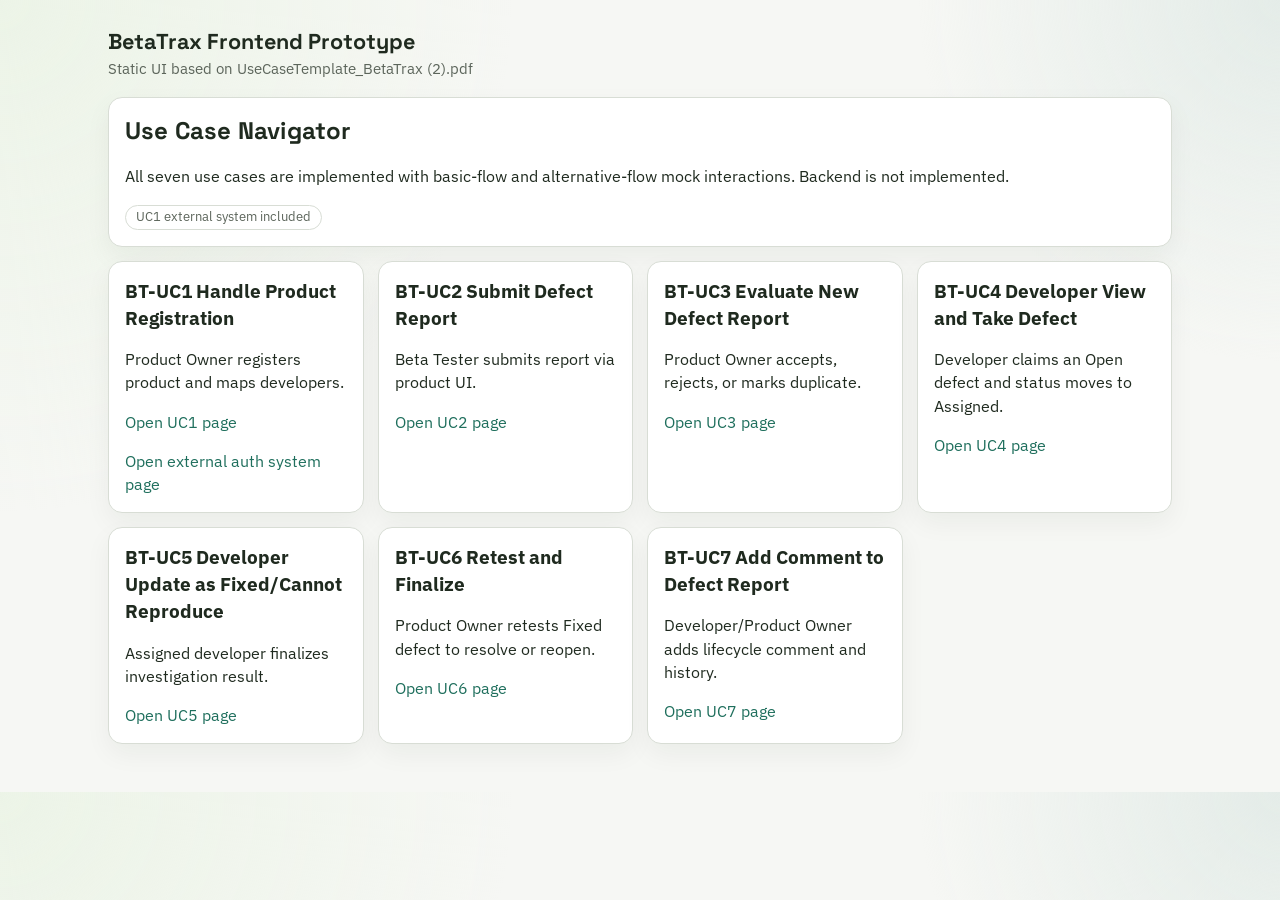
==== index.html @ 8c390594 "Initial project commit" ====
<!DOCTYPE html>
<html lang="en">
  <head>
    <meta charset="UTF-8" />
    <meta name="viewport" content="width=device-width, initial-scale=1.0" />
    <title>BetaTrax Use Case UI</title>
    <link rel="preconnect" href="https://fonts.googleapis.com" />
    <link rel="preconnect" href="https://fonts.gstatic.com" crossorigin />
    <link
      href="https://fonts.googleapis.com/css2?family=IBM+Plex+Sans:wght@400;600&family=Space+Grotesk:wght@500;700&display=swap"
      rel="stylesheet"
    />
    <link rel="stylesheet" href="assets/styles.css" />
  </head>
  <body>
    <main class="layout">
      <header class="topbar">
        <div>
          <div class="brand">BetaTrax Frontend Prototype</div>
          <div class="sub">Static UI based on UseCaseTemplate_BetaTrax (2).pdf</div>
        </div>
      </header>

      <section class="card hero">
        <h1>Use Case Navigator</h1>
        <p>
          All seven use cases are implemented with basic-flow and alternative-flow mock interactions.
          Backend is not implemented.
        </p>
        <span class="pill">UC1 external system included</span>
      </section>

      <section class="grid">
        <article class="card">
          <h3>BT-UC1 Handle Product Registration</h3>
          <p>Product Owner registers product and maps developers.</p>
          <a href="usecases/uc1-register-product.html">Open UC1 page</a>
          <div class="footer-link"><a href="external-auth.html">Open external auth system page</a></div>
        </article>
        <article class="card">
          <h3>BT-UC2 Submit Defect Report</h3>
          <p>Beta Tester submits report via product UI.</p>
          <a href="usecases/uc2-submit-defect.html">Open UC2 page</a>
        </article>
        <article class="card">
          <h3>BT-UC3 Evaluate New Defect Report</h3>
          <p>Product Owner accepts, rejects, or marks duplicate.</p>
          <a href="usecases/uc3-evaluate-defect.html">Open UC3 page</a>
        </article>
        <article class="card">
          <h3>BT-UC4 Developer View and Take Defect</h3>
          <p>Developer claims an Open defect and status moves to Assigned.</p>
          <a href="usecases/uc4-take-defect.html">Open UC4 page</a>
        </article>
        <article class="card">
          <h3>BT-UC5 Developer Update as Fixed/Cannot Reproduce</h3>
          <p>Assigned developer finalizes investigation result.</p>
          <a href="usecases/uc5-update-defect.html">Open UC5 page</a>
        </article>
        <article class="card">
          <h3>BT-UC6 Retest and Finalize</h3>
          <p>Product Owner retests Fixed defect to resolve or reopen.</p>
          <a href="usecases/uc6-retest-defect.html">Open UC6 page</a>
        </article>
        <article class="card">
          <h3>BT-UC7 Add Comment to Defect Report</h3>
          <p>Developer/Product Owner adds lifecycle comment and history.</p>
          <a href="usecases/uc7-add-comment.html">Open UC7 page</a>
        </article>
      </section>
    </main>
  </body>
</html>
---- assets/styles.css ----
:root {
  --bg: #f6f7f4;
  --panel: #ffffff;
  --ink: #1f2a1f;
  --muted: #5c655b;
  --line: #d8ddd5;
  --accent: #1f6f5d;
  --accent-2: #c7e4dc;
  --danger: #8a2f2f;
  --radius: 14px;
}

* {
  box-sizing: border-box;
}

body {
  margin: 0;
  color: var(--ink);
  background:
    radial-gradient(circle at 0 0, #ecf4e7 0, transparent 34%),
    radial-gradient(circle at 100% 0, #e4ece8 0, transparent 24%),
    var(--bg);
  font-family: "IBM Plex Sans", "Segoe UI", Tahoma, sans-serif;
  line-height: 1.45;
}

a {
  color: var(--accent);
  text-decoration: none;
}

a:hover {
  text-decoration: underline;
}

.layout {
  max-width: 1100px;
  margin: 0 auto;
  padding: 26px 18px 48px;
}

.topbar {
  display: flex;
  justify-content: space-between;
  align-items: center;
  gap: 10px;
  margin-bottom: 18px;
}

.brand {
  font-family: "Space Grotesk", "Segoe UI", sans-serif;
  font-size: 1.35rem;
  font-weight: 700;
}

.sub {
  color: var(--muted);
  font-size: 0.95rem;
}

.grid {
  display: grid;
  grid-template-columns: repeat(auto-fit, minmax(250px, 1fr));
  gap: 14px;
}

.card {
  background: var(--panel);
  border: 1px solid var(--line);
  border-radius: var(--radius);
  padding: 16px;
  box-shadow: 0 10px 26px rgba(25, 41, 26, 0.05);
  animation: rise-in 0.45s ease both;
}

.card h2,
.card h3 {
  margin: 0 0 10px;
}

.pill {
  display: inline-block;
  border: 1px solid var(--line);
  border-radius: 999px;
  padding: 2px 10px;
  font-size: 0.8rem;
  color: var(--muted);
}

.hero {
  margin-bottom: 14px;
}

.hero h1 {
  margin: 0 0 6px;
  font-family: "Space Grotesk", "Segoe UI", sans-serif;
  letter-spacing: 0.2px;
}

.meta {
  display: grid;
  grid-template-columns: repeat(auto-fit, minmax(220px, 1fr));
  gap: 10px;
  margin: 14px 0;
}

.flow {
  margin: 0;
  padding-left: 20px;
}

.flow li {
  margin-bottom: 8px;
}

.actions {
  display: flex;
  flex-wrap: wrap;
  gap: 8px;
  margin-top: 12px;
}

button {
  border: 1px solid var(--line);
  background: #fff;
  color: var(--ink);
  border-radius: 10px;
  padding: 8px 12px;
  cursor: pointer;
  font: inherit;
}

button.primary {
  border-color: var(--accent);
  background: var(--accent);
  color: #fff;
}

button.warn {
  border-color: #c9a3a3;
  color: var(--danger);
}

button:hover {
  transform: translateY(-1px);
}

.status-box {
  margin-top: 12px;
  border: 1px dashed var(--line);
  background: #fbfcfa;
  border-radius: 10px;
  padding: 10px;
  min-height: 60px;
}

.field {
  display: grid;
  gap: 5px;
  margin-bottom: 10px;
}

input,
select,
textarea {
  width: 100%;
  border: 1px solid var(--line);
  border-radius: 9px;
  padding: 8px 10px;
  font: inherit;
  background: #fff;
}

textarea {
  min-height: 80px;
}

.footer-link {
  margin-top: 16px;
}

@keyframes rise-in {
  from {
    transform: translateY(8px);
    opacity: 0;
  }
  to {
    transform: translateY(0);
    opacity: 1;
  }
}

@media (max-width: 700px) {
  .layout {
    padding: 16px 12px 30px;
  }
  .topbar {
    flex-direction: column;
    align-items: flex-start;
  }
}
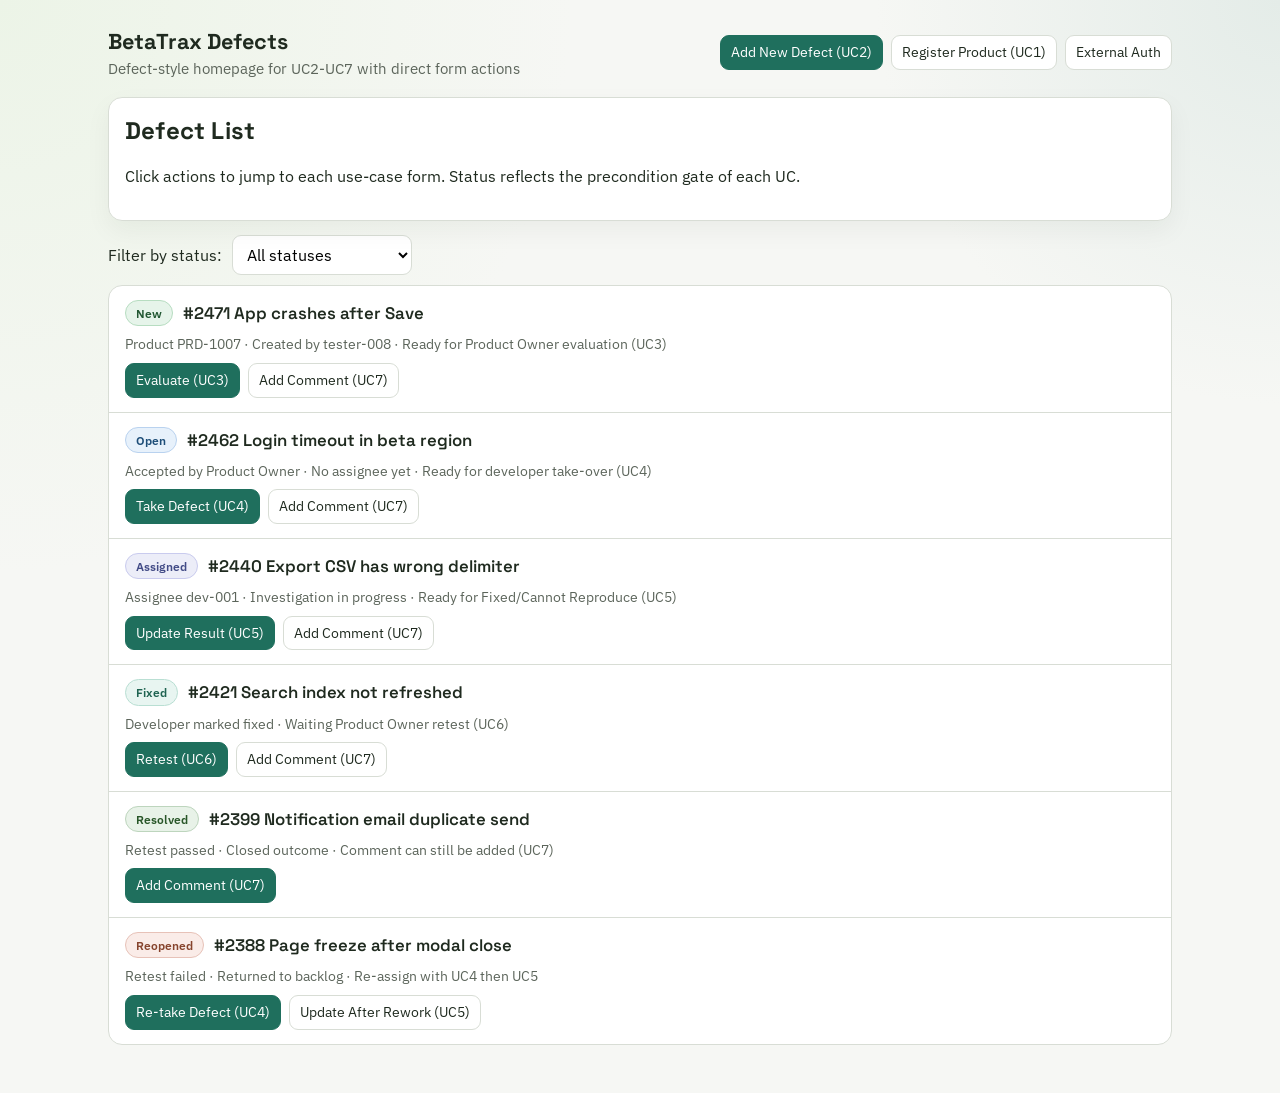
==== commit 30b4d9ae: "Build issue-style defect homepage and add status/precondition panels for all use cases" ====
--- a/index.html
+++ b/index.html
@@ -3,7 +3,7 @@
   <head>
     <meta charset="UTF-8" />
     <meta name="viewport" content="width=device-width, initial-scale=1.0" />
-    <title>BetaTrax Use Case UI</title>
+    <title>BetaTrax Defect Board</title>
     <link rel="preconnect" href="https://fonts.googleapis.com" />
     <link rel="preconnect" href="https://fonts.gstatic.com" crossorigin />
     <link
@@ -11,61 +11,110 @@
       rel="stylesheet"
     />
     <link rel="stylesheet" href="assets/styles.css" />
+    <script defer src="assets/app.js"></script>
   </head>
   <body>
     <main class="layout">
       <header class="topbar">
         <div>
-          <div class="brand">BetaTrax Frontend Prototype</div>
-          <div class="sub">Static UI based on UseCaseTemplate_BetaTrax (2).pdf</div>
+          <div class="brand">BetaTrax Defects</div>
+          <div class="sub">Defect-style homepage for UC2-UC7 with direct form actions</div>
+        </div>
+        <div class="Defect-actions">
+          <a class="action-link primary" href="usecases/uc2-submit-defect.html">Add New Defect (UC2)</a>
+          <a class="action-link" href="usecases/uc1-register-product.html">Register Product (UC1)</a>
+          <a class="action-link" href="external-auth.html">External Auth</a>
         </div>
       </header>
 
       <section class="card hero">
-        <h1>Use Case Navigator</h1>
-        <p>
-          All seven use cases are implemented with basic-flow and alternative-flow mock interactions.
-          Backend is not implemented.
-        </p>
-        <span class="pill">UC1 external system included</span>
+        <h1>Defect List</h1>
+        <p>Click actions to jump to each use-case form. Status reflects the precondition gate of each UC.</p>
       </section>
 
-      <section class="grid">
-        <article class="card">
-          <h3>BT-UC1 Handle Product Registration</h3>
-          <p>Product Owner registers product and maps developers.</p>
-          <a href="usecases/uc1-register-product.html">Open UC1 page</a>
-          <div class="footer-link"><a href="external-auth.html">Open external auth system page</a></div>
+      <section class="toolbar">
+        <label for="Defect-filter">Filter by status:</label>
+        <select id="Defect-filter">
+          <option value="all">All statuses</option>
+          <option value="new">New</option>
+          <option value="open">Open</option>
+          <option value="assigned">Assigned</option>
+          <option value="fixed">Fixed</option>
+          <option value="resolved">Resolved</option>
+          <option value="reopened">Reopened</option>
+        </select>
+      </section>
+
+      <section class="Defect-list">
+        <article class="Defect-item" data-status="new">
+          <div class="Defect-head">
+            <span class="status-badge status-new">New</span>
+            <a class="Defect-title" href="usecases/uc3-evaluate-defect.html">#2471 App crashes after Save</a>
+          </div>
+          <div class="Defect-meta">Product PRD-1007 · Created by tester-008 · Ready for Product Owner evaluation (UC3)</div>
+          <div class="Defect-actions">
+            <a class="action-link primary" href="usecases/uc3-evaluate-defect.html">Evaluate (UC3)</a>
+            <a class="action-link" href="usecases/uc7-add-comment.html">Add Comment (UC7)</a>
+          </div>
         </article>
-        <article class="card">
-          <h3>BT-UC2 Submit Defect Report</h3>
-          <p>Beta Tester submits report via product UI.</p>
-          <a href="usecases/uc2-submit-defect.html">Open UC2 page</a>
+
+        <article class="Defect-item" data-status="open">
+          <div class="Defect-head">
+            <span class="status-badge status-open">Open</span>
+            <a class="Defect-title" href="usecases/uc4-take-defect.html">#2462 Login timeout in beta region</a>
+          </div>
+          <div class="Defect-meta">Accepted by Product Owner · No assignee yet · Ready for developer take-over (UC4)</div>
+          <div class="Defect-actions">
+            <a class="action-link primary" href="usecases/uc4-take-defect.html">Take Defect (UC4)</a>
+            <a class="action-link" href="usecases/uc7-add-comment.html">Add Comment (UC7)</a>
+          </div>
         </article>
-        <article class="card">
-          <h3>BT-UC3 Evaluate New Defect Report</h3>
-          <p>Product Owner accepts, rejects, or marks duplicate.</p>
-          <a href="usecases/uc3-evaluate-defect.html">Open UC3 page</a>
+
+        <article class="Defect-item" data-status="assigned">
+          <div class="Defect-head">
+            <span class="status-badge status-assigned">Assigned</span>
+            <a class="Defect-title" href="usecases/uc5-update-defect.html">#2440 Export CSV has wrong delimiter</a>
+          </div>
+          <div class="Defect-meta">Assignee dev-001 · Investigation in progress · Ready for Fixed/Cannot Reproduce (UC5)</div>
+          <div class="Defect-actions">
+            <a class="action-link primary" href="usecases/uc5-update-defect.html">Update Result (UC5)</a>
+            <a class="action-link" href="usecases/uc7-add-comment.html">Add Comment (UC7)</a>
+          </div>
         </article>
-        <article class="card">
-          <h3>BT-UC4 Developer View and Take Defect</h3>
-          <p>Developer claims an Open defect and status moves to Assigned.</p>
-          <a href="usecases/uc4-take-defect.html">Open UC4 page</a>
+
+        <article class="Defect-item" data-status="fixed">
+          <div class="Defect-head">
+            <span class="status-badge status-fixed">Fixed</span>
+            <a class="Defect-title" href="usecases/uc6-retest-defect.html">#2421 Search index not refreshed</a>
+          </div>
+          <div class="Defect-meta">Developer marked fixed · Waiting Product Owner retest (UC6)</div>
+          <div class="Defect-actions">
+            <a class="action-link primary" href="usecases/uc6-retest-defect.html">Retest (UC6)</a>
+            <a class="action-link" href="usecases/uc7-add-comment.html">Add Comment (UC7)</a>
+          </div>
         </article>
-        <article class="card">
-          <h3>BT-UC5 Developer Update as Fixed/Cannot Reproduce</h3>
-          <p>Assigned developer finalizes investigation result.</p>
-          <a href="usecases/uc5-update-defect.html">Open UC5 page</a>
+
+        <article class="Defect-item" data-status="resolved">
+          <div class="Defect-head">
+            <span class="status-badge status-resolved">Resolved</span>
+            <a class="Defect-title" href="usecases/uc7-add-comment.html">#2399 Notification email duplicate send</a>
+          </div>
+          <div class="Defect-meta">Retest passed · Closed outcome · Comment can still be added (UC7)</div>
+          <div class="Defect-actions">
+            <a class="action-link primary" href="usecases/uc7-add-comment.html">Add Comment (UC7)</a>
+          </div>
         </article>
-        <article class="card">
-          <h3>BT-UC6 Retest and Finalize</h3>
-          <p>Product Owner retests Fixed defect to resolve or reopen.</p>
-          <a href="usecases/uc6-retest-defect.html">Open UC6 page</a>
-        </article>
-        <article class="card">
-          <h3>BT-UC7 Add Comment to Defect Report</h3>
-          <p>Developer/Product Owner adds lifecycle comment and history.</p>
-          <a href="usecases/uc7-add-comment.html">Open UC7 page</a>
+
+        <article class="Defect-item" data-status="reopened">
+          <div class="Defect-head">
+            <span class="status-badge status-reopened">Reopened</span>
+            <a class="Defect-title" href="usecases/uc4-take-defect.html">#2388 Page freeze after modal close</a>
+          </div>
+          <div class="Defect-meta">Retest failed · Returned to backlog · Re-assign with UC4 then UC5</div>
+          <div class="Defect-actions">
+            <a class="action-link primary" href="usecases/uc4-take-defect.html">Re-take Defect (UC4)</a>
+            <a class="action-link" href="usecases/uc5-update-defect.html">Update After Rework (UC5)</a>
+          </div>
         </article>
       </section>
     </main>
--- a/assets/styles.css
+++ b/assets/styles.css
@@ -180,6 +180,148 @@
   margin-top: 16px;
 }
 
+.status-badge {
+  display: inline-block;
+  padding: 3px 10px;
+  border-radius: 999px;
+  font-size: 0.78rem;
+  font-weight: 600;
+  border: 1px solid var(--line);
+  background: #eef2ec;
+  color: #2d3a2f;
+}
+
+.status-new {
+  background: #e6f4ea;
+  border-color: #b7ddc1;
+  color: #215732;
+}
+
+.status-open {
+  background: #e7f1fb;
+  border-color: #b9d2ef;
+  color: #1e4e78;
+}
+
+.status-assigned {
+  background: #ecedf8;
+  border-color: #c9cbee;
+  color: #424b86;
+}
+
+.status-fixed {
+  background: #e8f5f1;
+  border-color: #b9dfd3;
+  color: #1f6351;
+}
+
+.status-resolved {
+  background: #e8f2e8;
+  border-color: #bdd5bd;
+  color: #285628;
+}
+
+.status-reopened {
+  background: #faece8;
+  border-color: #e7c2b8;
+  color: #86442d;
+}
+
+.status-rejected,
+.status-duplicate,
+.status-cannot {
+  background: #f7ecec;
+  border-color: #e4c7c7;
+  color: #7a3232;
+}
+
+.Defect-list {
+  background: var(--panel);
+  border: 1px solid var(--line);
+  border-radius: var(--radius);
+  overflow: hidden;
+}
+
+.Defect-item {
+  padding: 14px 16px;
+  border-top: 1px solid var(--line);
+  display: grid;
+  gap: 8px;
+}
+
+.Defect-item:first-child {
+  border-top: 0;
+}
+
+.Defect-head {
+  display: flex;
+  flex-wrap: wrap;
+  align-items: center;
+  gap: 10px;
+}
+
+.Defect-title {
+  font-family: "Space Grotesk", "Segoe UI", sans-serif;
+  font-size: 1.05rem;
+  font-weight: 600;
+  color: var(--ink);
+}
+
+.Defect-meta {
+  color: var(--muted);
+  font-size: 0.88rem;
+}
+
+.Defect-actions {
+  display: flex;
+  flex-wrap: wrap;
+  gap: 8px;
+}
+
+.action-link {
+  display: inline-block;
+  border: 1px solid var(--line);
+  border-radius: 9px;
+  padding: 6px 10px;
+  color: var(--ink);
+  font-size: 0.9rem;
+  text-decoration: none;
+  background: #fff;
+}
+
+.action-link.primary {
+  background: var(--accent);
+  color: #fff;
+  border-color: var(--accent);
+}
+
+.action-link:hover {
+  text-decoration: none;
+  transform: translateY(-1px);
+}
+
+.toolbar {
+  display: flex;
+  flex-wrap: wrap;
+  align-items: center;
+  gap: 10px;
+  margin-bottom: 10px;
+}
+
+.toolbar select {
+  width: auto;
+  min-width: 180px;
+}
+
+.precheck {
+  margin: 0;
+  padding-left: 20px;
+}
+
+.precheck li {
+  margin-bottom: 6px;
+}
+
 @keyframes rise-in {
   from {
     transform: translateY(8px);
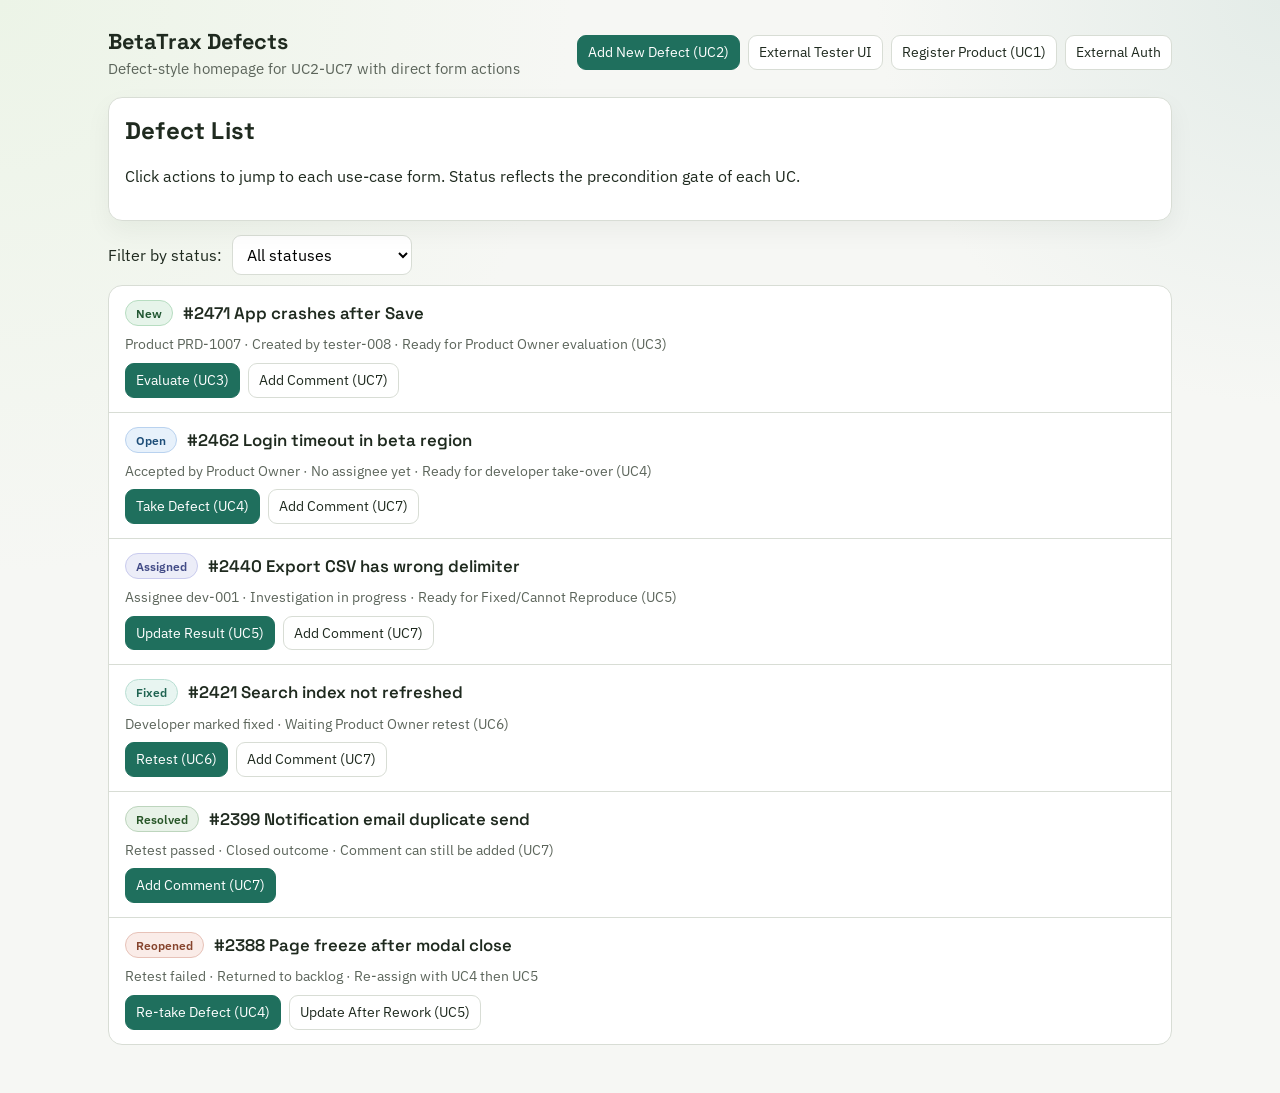
==== commit fa139554: "Add external tester entry button on index and include tester page" ====
--- a/index.html
+++ b/index.html
@@ -22,6 +22,7 @@
         </div>
         <div class="Defect-actions">
           <a class="action-link primary" href="usecases/uc2-submit-defect.html">Add New Defect (UC2)</a>
+          <a class="action-link" href="external-tester-ui.html">External Tester UI</a>
           <a class="action-link" href="usecases/uc1-register-product.html">Register Product (UC1)</a>
           <a class="action-link" href="external-auth.html">External Auth</a>
         </div>
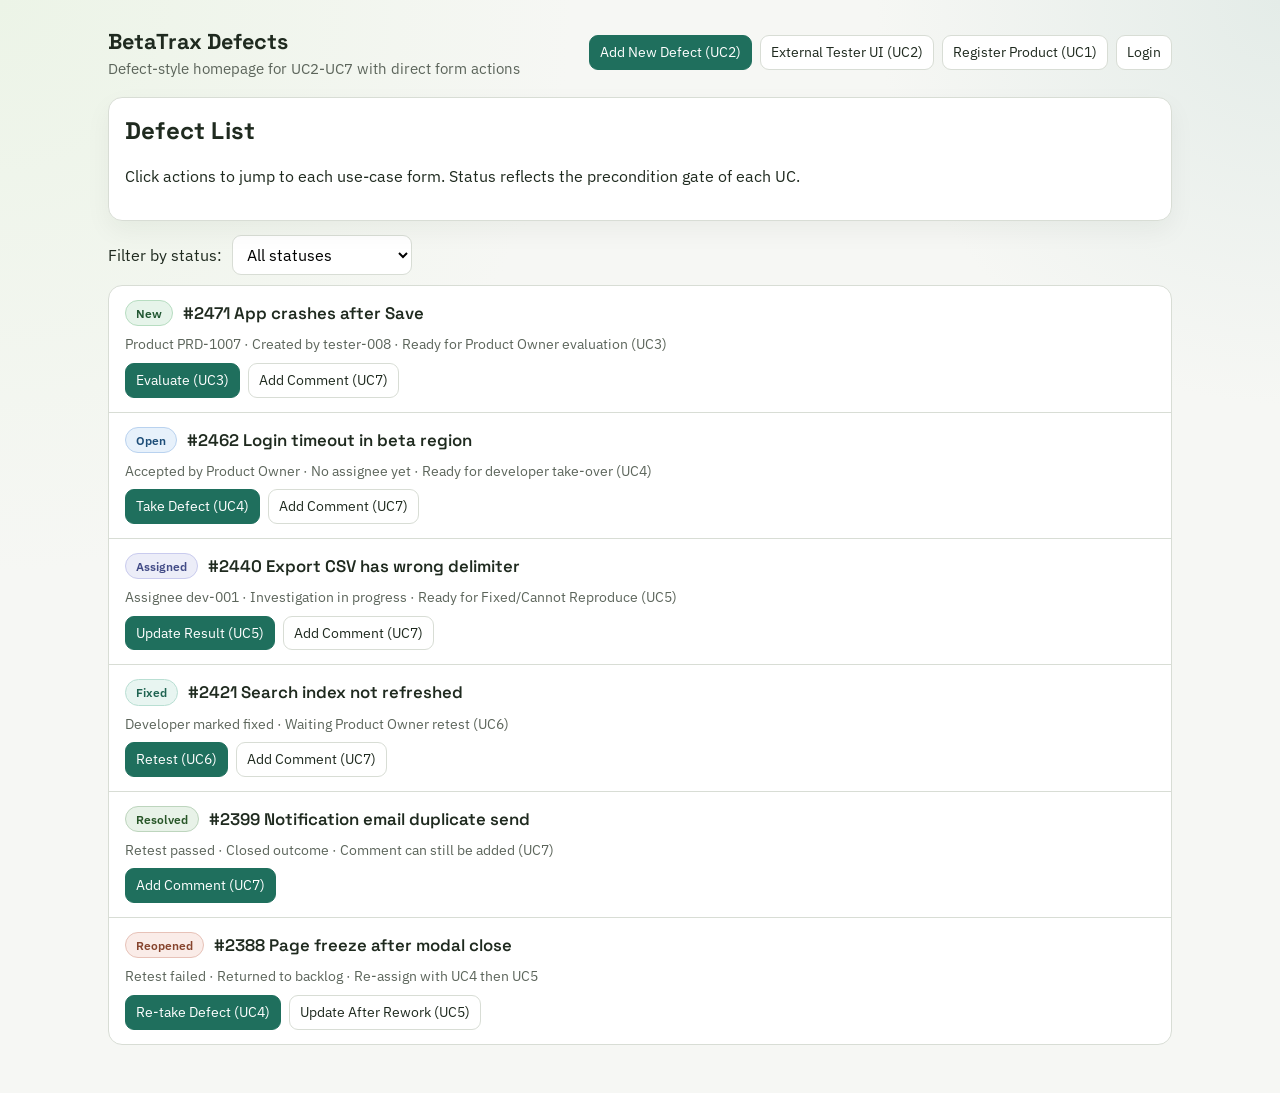
==== commit 7852b2c5: "Clarify index.html link labels Rename two action links for clarity: "External Tester UI" -> "Externa" ====
--- a/index.html
+++ b/index.html
@@ -22,9 +22,9 @@
         </div>
         <div class="Defect-actions">
           <a class="action-link primary" href="usecases/uc2-submit-defect.html">Add New Defect (UC2)</a>
-          <a class="action-link" href="external-tester-ui.html">External Tester UI</a>
+          <a class="action-link" href="external-tester-ui.html">External Tester UI (UC2)</a>
           <a class="action-link" href="usecases/uc1-register-product.html">Register Product (UC1)</a>
-          <a class="action-link" href="external-auth.html">External Auth</a>
+          <a class="action-link" href="external-auth.html">Login</a>
         </div>
       </header>
 
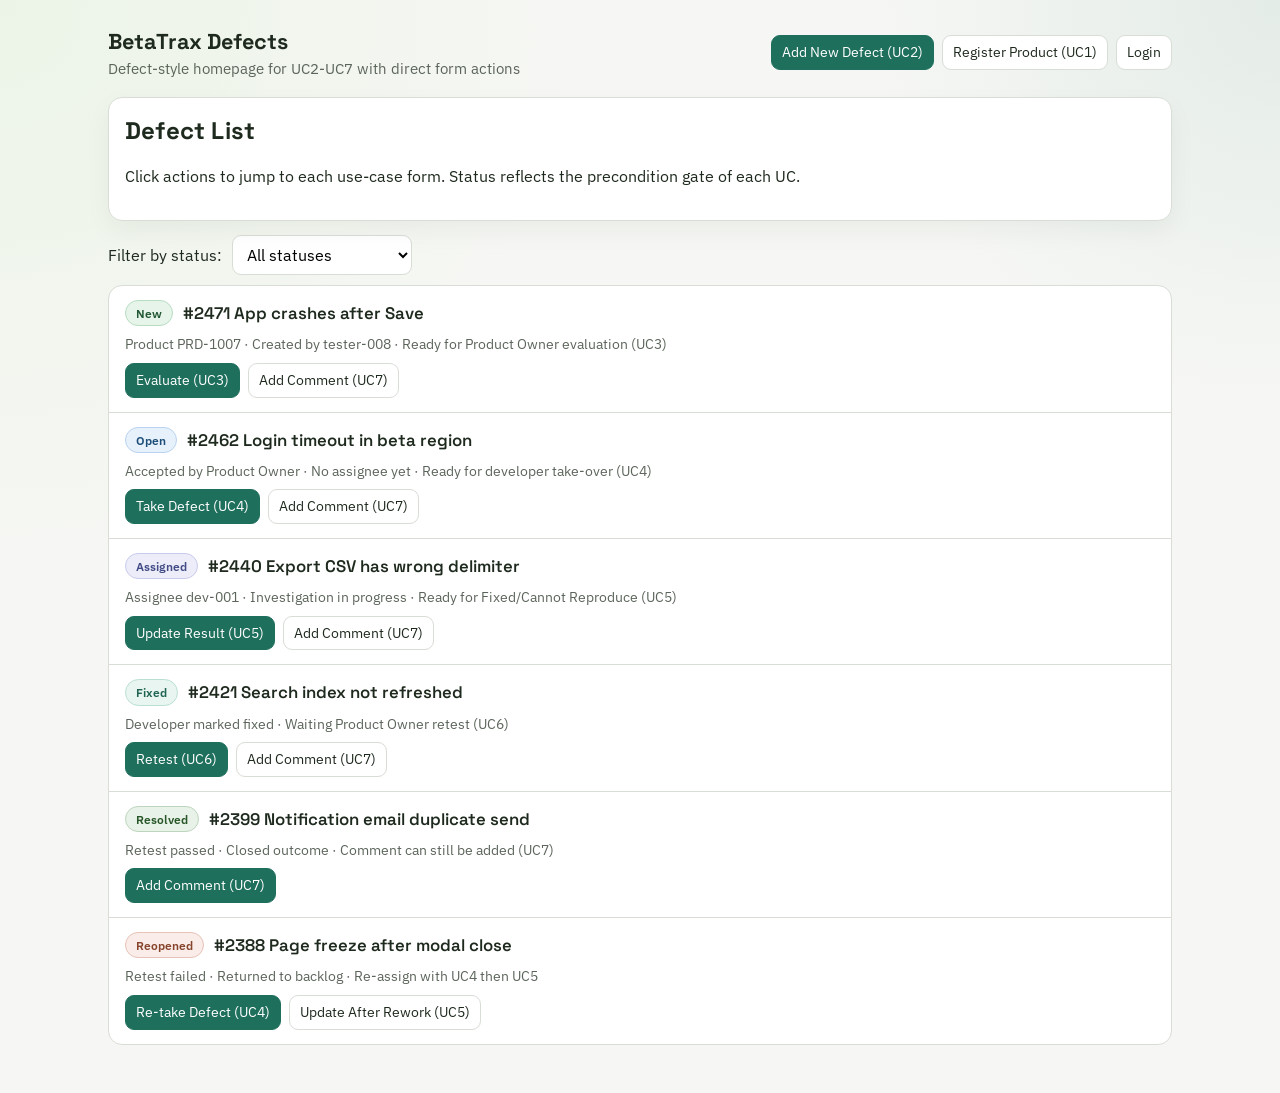
==== commit dba510cf: "Remove link to External Tester UI in index.html and draft PDF file" ====
--- a/index.html
+++ b/index.html
@@ -22,7 +22,7 @@
         </div>
         <div class="Defect-actions">
           <a class="action-link primary" href="usecases/uc2-submit-defect.html">Add New Defect (UC2)</a>
-          <a class="action-link" href="external-tester-ui.html">External Tester UI (UC2)</a>
+          <!-- <a class="action-link" href="external-tester-ui.html">External Tester UI (UC2)</a> -->
           <a class="action-link" href="usecases/uc1-register-product.html">Register Product (UC1)</a>
           <a class="action-link" href="external-auth.html">Login</a>
         </div>
--- a/assets/styles.css
+++ b/assets/styles.css
@@ -322,6 +322,20 @@
   margin-bottom: 6px;
 }
 
+.readonly-display {
+  width: 100%;
+  border: 1px dashed #cfd6ce;
+  border-radius: 9px;
+  padding: 10px;
+  background: #f2f4f1;
+  color: #505a50;
+}
+
+.field-hint {
+  color: var(--muted);
+  font-size: 0.86rem;
+}
+
 @keyframes rise-in {
   from {
     transform: translateY(8px);
